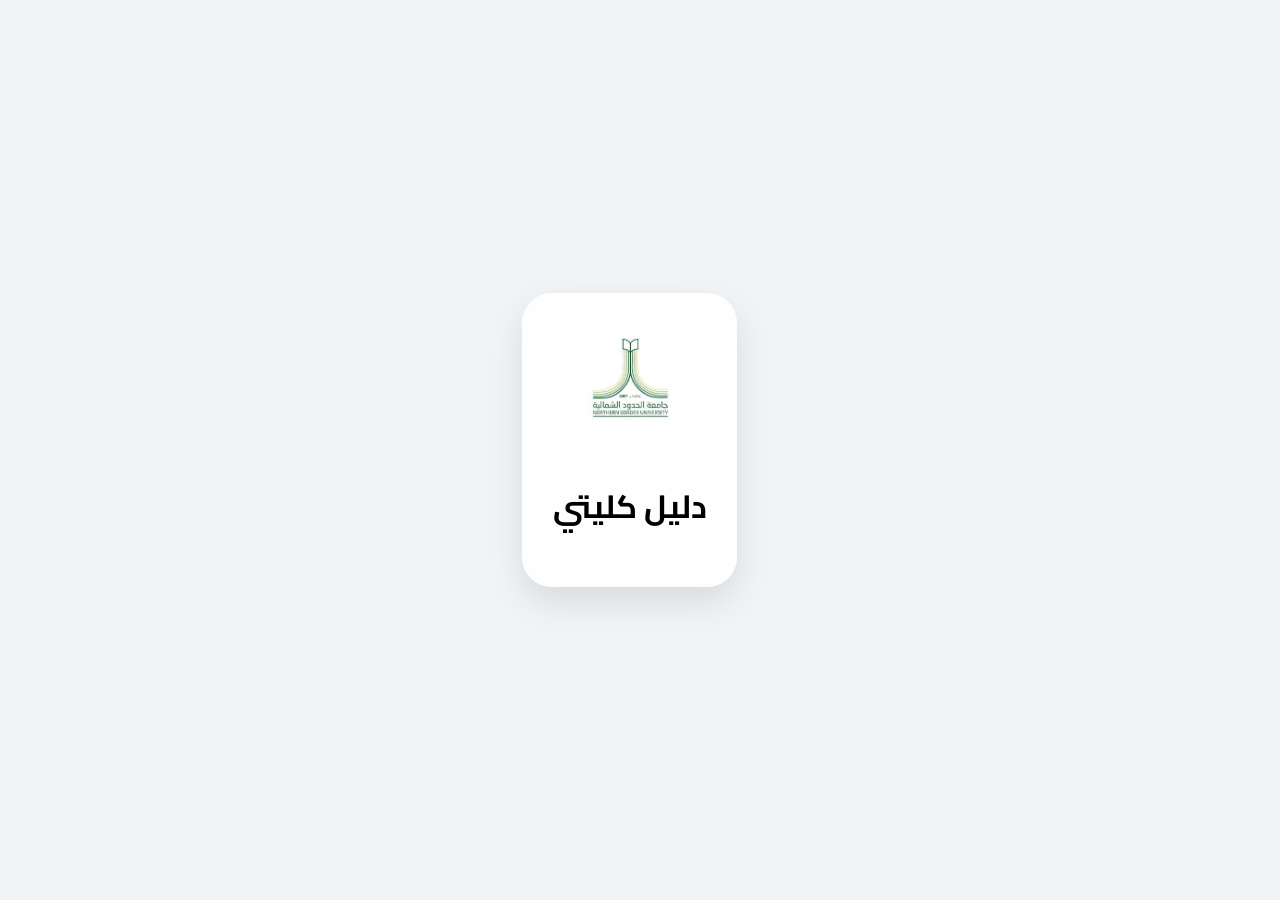
==== index.html @ 1425ac0e "Update index.html" ====
<!DOCTYPE html>
<html lang="ar" dir="rtl">
<head>
    <meta charset="UTF-8">
    <meta name="viewport" content="width=device-width, initial-scale=1.0">
    <title>دليل كليتي</title>
    <link rel="stylesheet" href="style.css">
    <link href="https://fonts.googleapis.com/css2?family=Cairo:wght@400;700&display=swap" rel="stylesheet">
    <link rel="stylesheet" href="https://cdnjs.cloudflare.com/ajax/libs/font-awesome/6.0.0/css/all.min.css">
</head>
<body>
    <div id="loader">
        <div class="glass-card">
            <img src="logo.png" class="logo-main" alt="جامعة الحدود الشمالية">
            <h1 class="brand-title">دليل كليتي</h1>
            <div class="dots"><span></span><span></span><span></span></div>
        </div>
    </div>

    <div id="main-content" class="hidden">
        <div class="glass-card">
            <div class="top-border"></div> <img src="logo.png" class="logo-small" alt="لوجو الكلية">
            <h2 class="page-title">القائمة الرئيسية</h2>
            
            <nav class="menu-grid">
                <a href="#" class="menu-item">
                    <span class="btn-text">جدول دليل كليتي</span>
                    <i class="fa-regular fa-calendar-check"></i>
                </a>
                <a href="#" class="menu-item">
                    <span class="btn-text">الدليل السريع</span>
                    <i class="fa-solid fa-bolt-lightning"></i>
                </a>
                <a href="#" class="menu-item">
                    <span class="btn-text">حاسبة المعدل التفاعلية</span>
                    <i class="fa-solid fa-calculator"></i>
                </a>
                <a href="#" class="menu-item">
                    <span class="btn-text">النشرات والإعلانات</span>
                    <i class="fa-regular fa-bell"></i>
                </a>
                <a href="#" class="menu-item">
                    <span class="btn-text">اقترحي وقيمي</span>
                    <i class="fa-regular fa-comment-dots"></i>
                </a>
            </nav>
        </div>

        <footer class="centered-footer">
            <p>تم تطوير هذا الموقع لخدمة طالبات جامعة الحدود الشمالية في رفحاء</p>
            <p class="footer-copy">دليل كليتي التفاعلي — © عهد الشمري 2026 | <i class="fa-solid fa-headset"></i> الدعم</p>
        </footer>
    </div>

    <script>
        setTimeout(() => {
            document.getElementById('loader').classList.add('fade-out');
            setTimeout(() => {
                document.getElementById('loader').style.display = 'none';
                document.getElementById('main-content').classList.remove('hidden');
            }, 500);
        }, 3000);
    </script>
</body>
</html>
---- style.css ----
:root {
    --primary-green: #1a4d42;
    --glass-bg: rgba(255, 255, 255, 0.9);
}

body {
    font-family: 'Cairo', sans-serif;
    margin: 0;
    background: #f0f4f7;
    display: flex;
    justify-content: center;
    align-items: center;
    min-height: 100vh;
    direction: rtl;
}

.glass-card {
    background: var(--glass-bg);
    backdrop-filter: blur(15px);
    border-radius: 30px;
    padding: 30px 20px;
    width: 90%;
    max-width: 380px;
    box-shadow: 0 15px 35px rgba(0,0,0,0.1);
    text-align: center;
    margin-bottom: 20px;
}

.logo-small, .logo-main { width: 100px; margin-bottom: 15px; }

.menu-item {
    background-color: var(--primary-green);
    color: white;
    display: flex;
    justify-content: center; /* توسيط المحتوى */
    align-items: center;
    padding: 15px;
    border-radius: 12px;
    margin-bottom: 10px;
    text-decoration: none;
    gap: 15px; /* مسافة بين النص والأيقونة */
}

/* الشريط السفلي داخل الكارد وتحت الأزرار */
.internal-nav {
    display: flex;
    justify-content: space-around;
    margin-top: 25px;
    padding-top: 15px;
    border-top: 1px solid #eee;
}

.nav-icon { color: #888; font-size: 10px; text-align: center; }
.nav-icon i { display: block; font-size: 18px; margin-bottom: 4px; }
.nav-icon.active { color: var(--primary-green); }

.centered-footer {
    text-align: center;
    width: 100%;
    font-size: 11px;
    color: #666;
    margin-top: 10px;
}

.footer-copy { font-weight: bold; margin-top: 5px; }

.hidden { display: none; }
.fade-out { opacity: 0; transition: 0.5s; }
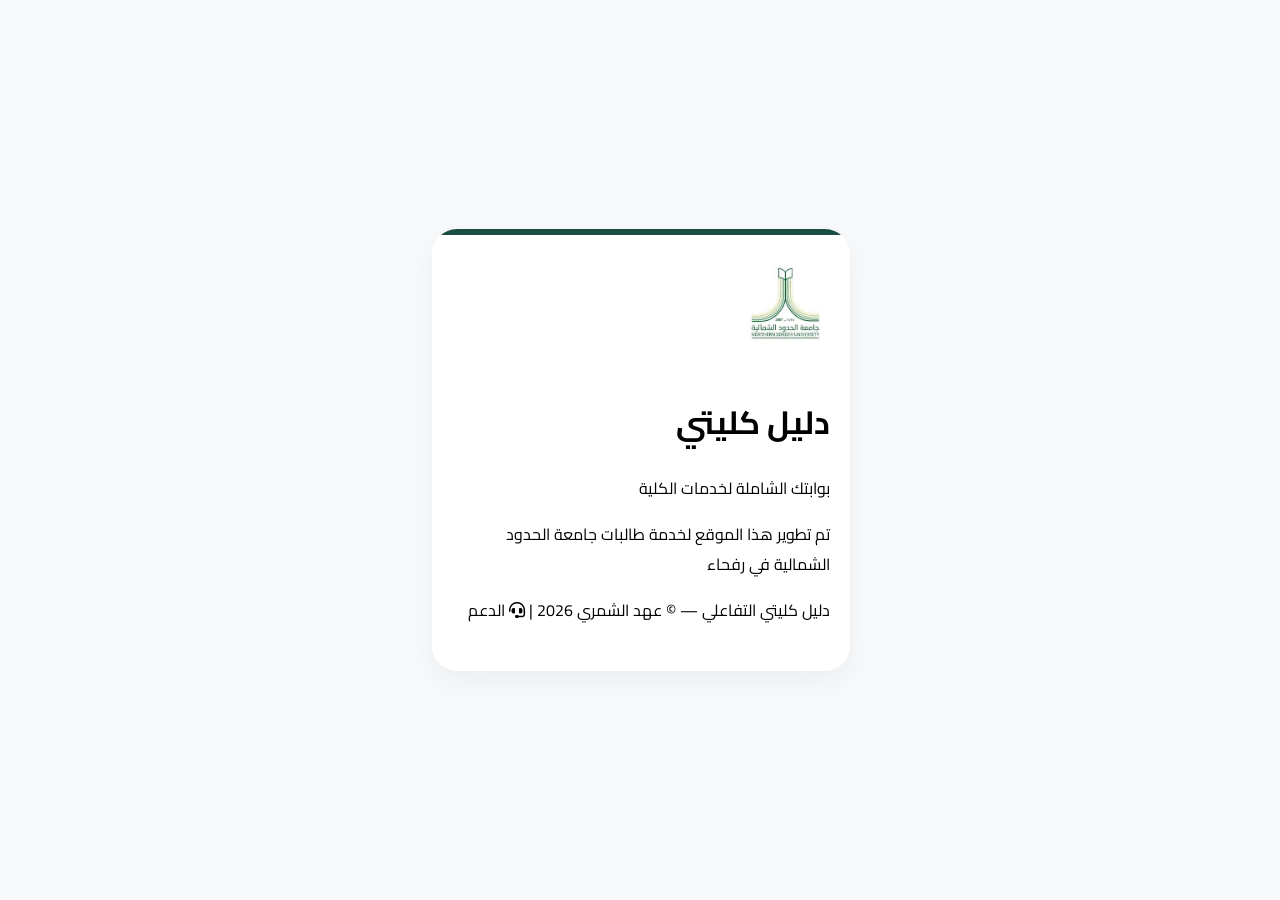
==== commit 9d2a5a0b: "Update index.html" ====
--- a/index.html
+++ b/index.html
@@ -11,15 +11,26 @@
 <body>
     <div id="loader">
         <div class="glass-card">
-            <img src="logo.png" class="logo-main" alt="جامعة الحدود الشمالية">
+            <div class="top-border"></div>
+            <img src="logo.png" class="logo-small" alt="لوجو">
             <h1 class="brand-title">دليل كليتي</h1>
-            <div class="dots"><span></span><span></span><span></span></div>
+            <p class="brand-subtitle">بوابتك الشاملة لخدمات الكلية</p>
+            
+            <div class="dots-container">
+                <div class="mini-dots"><span></span><span></span><span></span></div>
+            </div>
+
+            <div class="loader-footer">
+                <p>تم تطوير هذا الموقع لخدمة طالبات جامعة الحدود الشمالية في رفحاء</p>
+                <p class="footer-copy">دليل كليتي التفاعلي — © عهد الشمري 2026 | <i class="fa-solid fa-headset"></i> الدعم</p>
+            </div>
         </div>
     </div>
 
     <div id="main-content" class="hidden">
         <div class="glass-card">
-            <div class="top-border"></div> <img src="logo.png" class="logo-small" alt="لوجو الكلية">
+            <div class="top-border"></div>
+            <img src="logo.png" class="logo-small" alt="لوجو">
             <h2 class="page-title">القائمة الرئيسية</h2>
             
             <nav class="menu-grid">
--- a/style.css
+++ b/style.css
@@ -1,13 +1,14 @@
 :root {
     --primary-green: #1a4d42;
-    --glass-bg: rgba(255, 255, 255, 0.9);
+    --glass-bg: rgba(255, 255, 255, 0.95);
 }
 
 body {
     font-family: 'Cairo', sans-serif;
     margin: 0;
-    background: #f0f4f7;
+    background: #f8f9fa;
     display: flex;
+    flex-direction: column;
     justify-content: center;
     align-items: center;
     min-height: 100vh;
@@ -16,53 +17,66 @@
 
 .glass-card {
     background: var(--glass-bg);
-    backdrop-filter: blur(15px);
-    border-radius: 30px;
-    padding: 30px 20px;
+    backdrop-filter: blur(10px);
+    border-radius: 25px;
+    padding: 0 20px 30px 20px; /* الصفر العلوي عشان الخط الغامق يلزق فوق */
     width: 90%;
     max-width: 380px;
-    box-shadow: 0 15px 35px rgba(0,0,0,0.1);
-    text-align: center;
-    margin-bottom: 20px;
+    box-shadow: 0 10px 30px rgba(0,0,0,0.05);
+    position: relative;
+    overflow: hidden; /* عشان الخط الغامق يتبع انحناء الزوايا */
 }
 
-.logo-small, .logo-main { width: 100px; margin-bottom: 15px; }
+/* الخط الغامق أعلى المربع الزجاجي */
+.top-border {
+    height: 6px;
+    background-color: var(--primary-green);
+    width: 100%;
+    position: absolute;
+    top: 0;
+    right: 0;
+}
+
+.logo-small { width: 90px; margin-top: 25px; margin-bottom: 10px; }
+
+.page-title {
+    color: var(--primary-green);
+    margin-bottom: 25px; /* مسافة بين العنوان والأزرار */
+    font-weight: 700;
+}
 
 .menu-item {
     background-color: var(--primary-green);
     color: white;
     display: flex;
-    justify-content: center; /* توسيط المحتوى */
     align-items: center;
-    padding: 15px;
+    padding: 15px 20px;
     border-radius: 12px;
-    margin-bottom: 10px;
+    margin-bottom: 12px;
     text-decoration: none;
-    gap: 15px; /* مسافة بين النص والأيقونة */
+    position: relative;
 }
 
-/* الشريط السفلي داخل الكارد وتحت الأزرار */
-.internal-nav {
-    display: flex;
-    justify-content: space-around;
-    margin-top: 25px;
-    padding-top: 15px;
-    border-top: 1px solid #eee;
+/* الأيقونات في أقصى اليمين */
+.menu-item i {
+    font-size: 18px;
+    position: absolute;
+    right: 20px;
 }
 
-.nav-icon { color: #888; font-size: 10px; text-align: center; }
-.nav-icon i { display: block; font-size: 18px; margin-bottom: 4px; }
-.nav-icon.active { color: var(--primary-green); }
+/* عناوين الأزرار في المنتصف تماماً */
+.btn-text {
+    width: 100%;
+    text-align: center;
+    font-weight: 600;
+}
 
 .centered-footer {
     text-align: center;
-    width: 100%;
+    margin-top: 20px;
     font-size: 11px;
-    color: #666;
-    margin-top: 10px;
+    color: #888;
 }
-
-.footer-copy { font-weight: bold; margin-top: 5px; }
 
 .hidden { display: none; }
 .fade-out { opacity: 0; transition: 0.5s; }
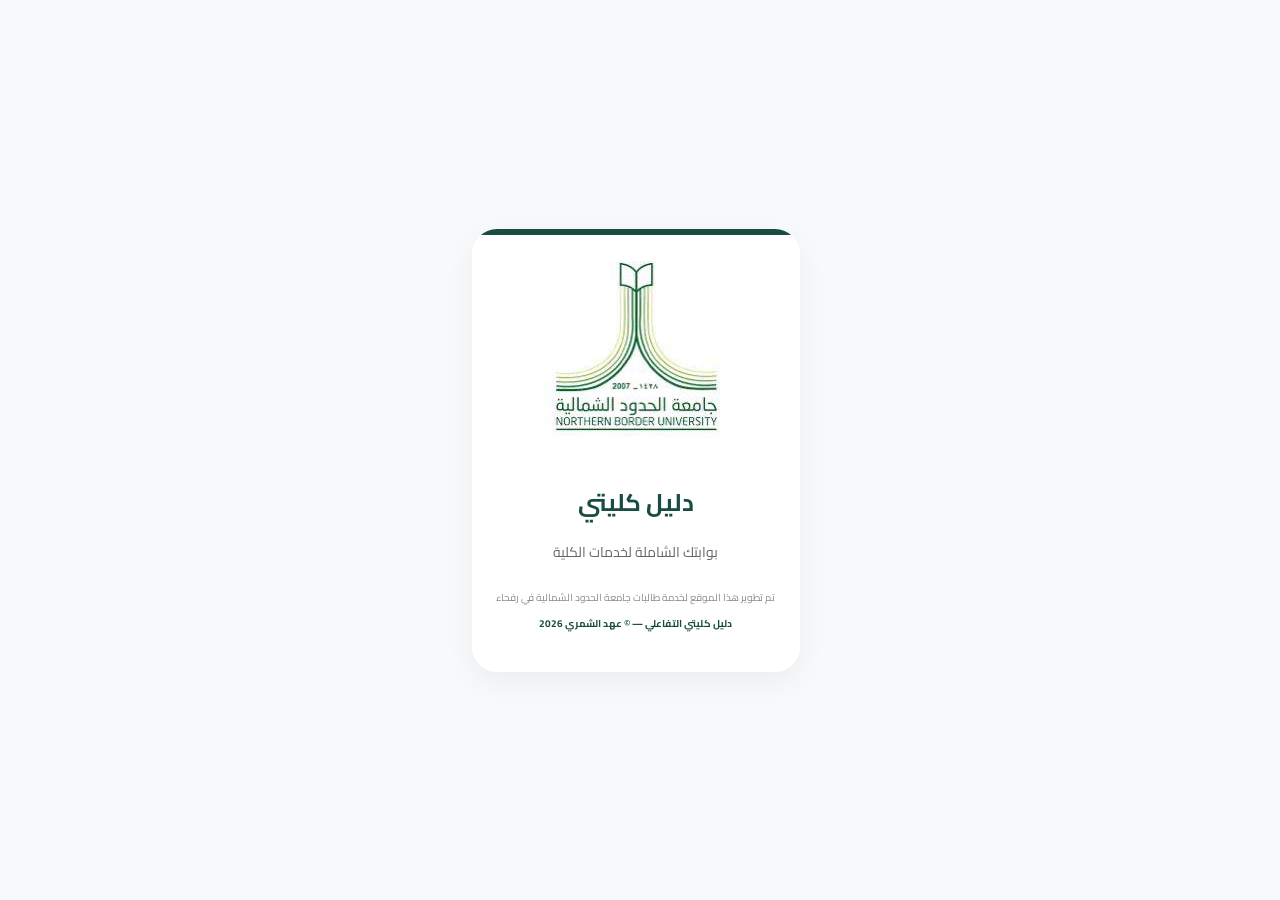
==== commit 885a9d90: "Update index.html" ====
--- a/index.html
+++ b/index.html
@@ -12,17 +12,23 @@
     <div id="loader">
         <div class="glass-card">
             <div class="top-border"></div>
-            <img src="logo.png" class="logo-small" alt="لوجو">
+            <div class="logo-wrapper">
+                <img src="logo.png" alt="جامعة الحدود الشمالية">
+            </div>
             <h1 class="brand-title">دليل كليتي</h1>
             <p class="brand-subtitle">بوابتك الشاملة لخدمات الكلية</p>
             
             <div class="dots-container">
-                <div class="mini-dots"><span></span><span></span><span></span></div>
+                <div class="loading-dots">
+                    <span></span>
+                    <span></span>
+                    <span></span>
+                </div>
             </div>
 
             <div class="loader-footer">
                 <p>تم تطوير هذا الموقع لخدمة طالبات جامعة الحدود الشمالية في رفحاء</p>
-                <p class="footer-copy">دليل كليتي التفاعلي — © عهد الشمري 2026 | <i class="fa-solid fa-headset"></i> الدعم</p>
+                <p class="footer-copy">دليل كليتي التفاعلي — © عهد الشمري 2026</p>
             </div>
         </div>
     </div>
@@ -30,7 +36,9 @@
     <div id="main-content" class="hidden">
         <div class="glass-card">
             <div class="top-border"></div>
-            <img src="logo.png" class="logo-small" alt="لوجو">
+            <div class="logo-wrapper">
+                <img src="logo.png" alt="لوجو">
+            </div>
             <h2 class="page-title">القائمة الرئيسية</h2>
             
             <nav class="menu-grid">
@@ -64,13 +72,17 @@
     </div>
 
     <script>
-        setTimeout(() => {
-            document.getElementById('loader').classList.add('fade-out');
+        // التحميل لمدة 3 ثواني ثم إظهار المحتوى
+        window.addEventListener('load', () => {
             setTimeout(() => {
-                document.getElementById('loader').style.display = 'none';
-                document.getElementById('main-content').classList.remove('hidden');
-            }, 500);
-        }, 3000);
+                const loader = document.getElementById('loader');
+                loader.style.opacity = '0';
+                setTimeout(() => {
+                    loader.style.display = 'none';
+                    document.getElementById('main-content').classList.remove('hidden');
+                }, 500);
+            }, 3000);
+        });
     </script>
 </body>
 </html>
--- a/style.css
+++ b/style.css
@@ -19,15 +19,15 @@
     background: var(--glass-bg);
     backdrop-filter: blur(10px);
     border-radius: 25px;
-    padding: 0 20px 30px 20px; /* الصفر العلوي عشان الخط الغامق يلزق فوق */
+    padding: 0 20px 30px 20px;
     width: 90%;
     max-width: 380px;
     box-shadow: 0 10px 30px rgba(0,0,0,0.05);
     position: relative;
-    overflow: hidden; /* عشان الخط الغامق يتبع انحناء الزوايا */
+    overflow: hidden;
+    text-align: center;
 }
 
-/* الخط الغامق أعلى المربع الزجاجي */
 .top-border {
     height: 6px;
     background-color: var(--primary-green);
@@ -37,12 +37,33 @@
     right: 0;
 }
 
-.logo-small { width: 90px; margin-top: 25px; margin-bottom: 10px; }
+/* توحيد مكان اللوجو في كل الصفحات */
+.logo-small { 
+    width: 85px; 
+    margin-top: 30px; 
+    margin-bottom: 15px; 
+}
 
-.page-title {
-    color: var(--primary-green);
-    margin-bottom: 25px; /* مسافة بين العنوان والأزرار */
-    font-weight: 700;
+.brand-title { color: var(--primary-green); font-size: 24px; margin: 10px 0; }
+.brand-subtitle { color: #666; font-size: 14px; margin-bottom: 20px; }
+
+/* دوائر التحميل الصغيرة */
+.dots-container { margin: 20px 0; }
+.mini-dots span {
+    width: 8px; /* حجم أصغر */
+    height: 8px;
+    margin: 0 4px;
+    background: #ddd;
+    border-radius: 50%;
+    display: inline-block;
+    animation: dot-glow 1.5s infinite ease-in-out;
+}
+.mini-dots span:nth-child(2) { animation-delay: 0.2s; }
+.mini-dots span:nth-child(3) { animation-delay: 0.4s; }
+
+@keyframes dot-glow {
+    0%, 100% { background: #ddd; transform: scale(1); }
+    50% { background: var(--primary-green); transform: scale(1.2); }
 }
 
 .menu-item {
@@ -57,26 +78,17 @@
     position: relative;
 }
 
-/* الأيقونات في أقصى اليمين */
-.menu-item i {
-    font-size: 18px;
-    position: absolute;
-    right: 20px;
+.menu-item i { position: absolute; right: 20px; font-size: 18px; }
+.btn-text { width: 100%; text-align: center; font-weight: 600; }
+
+.loader-footer, .centered-footer {
+    margin-top: 25px;
+    font-size: 10px;
+    color: #888;
+    line-height: 1.6;
 }
 
-/* عناوين الأزرار في المنتصف تماماً */
-.btn-text {
-    width: 100%;
-    text-align: center;
-    font-weight: 600;
-}
-
-.centered-footer {
-    text-align: center;
-    margin-top: 20px;
-    font-size: 11px;
-    color: #888;
-}
+.footer-copy { font-weight: bold; color: var(--primary-green); }
 
 .hidden { display: none; }
 .fade-out { opacity: 0; transition: 0.5s; }
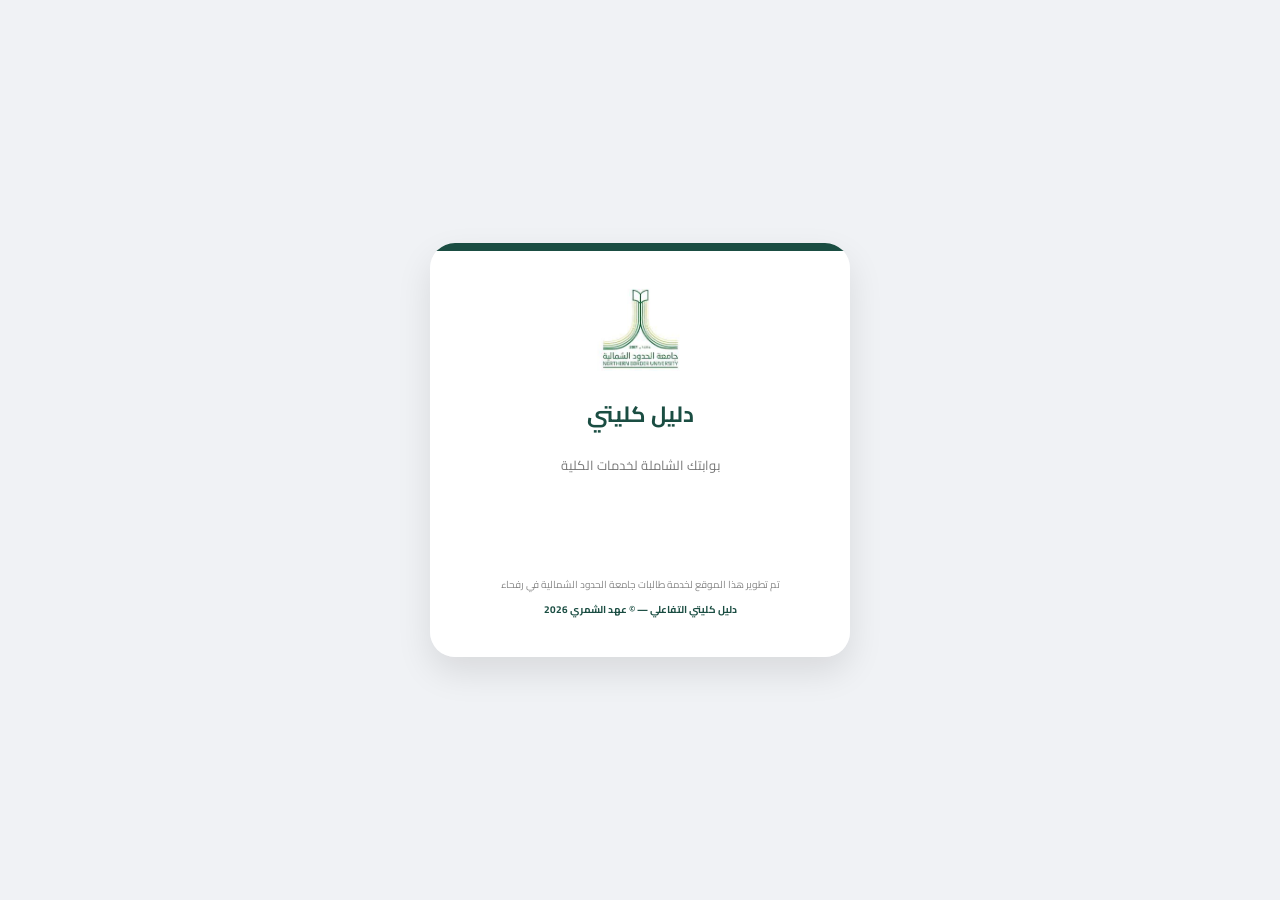
==== commit 0a1cf1ce: "Update index.html" ====
--- a/index.html
+++ b/index.html
@@ -3,7 +3,7 @@
 <head>
     <meta charset="UTF-8">
     <meta name="viewport" content="width=device-width, initial-scale=1.0">
-    <title>دليل كليتي</title>
+    <title>دليل كليتي - الرئيسية</title>
     <link rel="stylesheet" href="style.css">
     <link href="https://fonts.googleapis.com/css2?family=Cairo:wght@400;700&display=swap" rel="stylesheet">
     <link rel="stylesheet" href="https://cdnjs.cloudflare.com/ajax/libs/font-awesome/6.0.0/css/all.min.css">
@@ -42,10 +42,11 @@
             <h2 class="page-title">القائمة الرئيسية</h2>
             
             <nav class="menu-grid">
-                <a href="#" class="menu-item">
+                <a href="schedule.html" class="menu-item">
                     <span class="btn-text">جدول دليل كليتي</span>
                     <i class="fa-regular fa-calendar-check"></i>
                 </a>
+                
                 <a href="#" class="menu-item">
                     <span class="btn-text">الدليل السريع</span>
                     <i class="fa-solid fa-bolt-lightning"></i>
@@ -72,7 +73,7 @@
     </div>
 
     <script>
-        // التحميل لمدة 3 ثواني ثم إظهار المحتوى
+        // نظام التحميل
         window.addEventListener('load', () => {
             setTimeout(() => {
                 const loader = document.getElementById('loader');
--- a/style.css
+++ b/style.css
@@ -1,14 +1,13 @@
 :root {
     --primary-green: #1a4d42;
-    --glass-bg: rgba(255, 255, 255, 0.95);
+    --glass-bg: rgba(255, 255, 255, 0.98);
 }
 
 body {
     font-family: 'Cairo', sans-serif;
     margin: 0;
-    background: #f8f9fa;
+    background-color: #f0f2f5;
     display: flex;
-    flex-direction: column;
     justify-content: center;
     align-items: center;
     min-height: 100vh;
@@ -17,19 +16,22 @@
 
 .glass-card {
     background: var(--glass-bg);
-    backdrop-filter: blur(10px);
+    backdrop-filter: blur(15px);
     border-radius: 25px;
     padding: 0 20px 30px 20px;
     width: 90%;
     max-width: 380px;
-    box-shadow: 0 10px 30px rgba(0,0,0,0.05);
+    box-shadow: 0 15px 35px rgba(0,0,0,0.1);
     position: relative;
     overflow: hidden;
     text-align: center;
+    display: flex;
+    flex-direction: column;
+    align-items: center;
 }
 
 .top-border {
-    height: 6px;
+    height: 8px;
     background-color: var(--primary-green);
     width: 100%;
     position: absolute;
@@ -37,58 +39,154 @@
     right: 0;
 }
 
-/* توحيد مكان اللوجو في كل الصفحات */
-.logo-small { 
-    width: 85px; 
-    margin-top: 30px; 
-    margin-bottom: 15px; 
+/* حل مشكلة اللوجو: حاوية ثابتة تضمن التوسيط والمكان الصحيح */
+.logo-wrapper {
+    margin-top: 35px;
+    width: 100px;
+    height: 100px;
+    display: flex;
+    justify-content: center;
+    align-items: center;
 }
 
-.brand-title { color: var(--primary-green); font-size: 24px; margin: 10px 0; }
-.brand-subtitle { color: #666; font-size: 14px; margin-bottom: 20px; }
+.logo-wrapper img {
+    width: 100%;
+    height: auto;
+    object-fit: contain;
+}
 
-/* دوائر التحميل الصغيرة */
-.dots-container { margin: 20px 0; }
-.mini-dots span {
-    width: 8px; /* حجم أصغر */
-    height: 8px;
-    margin: 0 4px;
-    background: #ddd;
+.brand-title { color: var(--primary-green); font-size: 22px; margin: 15px 0 5px 0; }
+.brand-subtitle { color: #777; font-size: 13px; margin-bottom: 20px; }
+
+/* نقاط التحميل - تم إصلاحها لتظهر وتتحرك */
+.dots-container {
+    height: 20px;
+    margin: 15px 0;
+}
+
+.loading-dots span {
+    width: 10px;
+    height: 10px;
+    margin: 0 5px;
+    background-color: #ddd;
     border-radius: 50%;
     display: inline-block;
-    animation: dot-glow 1.5s infinite ease-in-out;
+    animation: bounce 1.4s infinite ease-in-out both;
 }
-.mini-dots span:nth-child(2) { animation-delay: 0.2s; }
-.mini-dots span:nth-child(3) { animation-delay: 0.4s; }
 
-@keyframes dot-glow {
-    0%, 100% { background: #ddd; transform: scale(1); }
-    50% { background: var(--primary-green); transform: scale(1.2); }
+.loading-dots span:nth-child(1) { animation-delay: -0.32s; }
+.loading-dots span:nth-child(2) { animation-delay: -0.16s; }
+
+@keyframes bounce {
+    0%, 80%, 100% { transform: scale(0); background-color: #ddd; }
+    40% { transform: scale(1.0); background-color: var(--primary-green); }
 }
+
+.page-title { color: var(--primary-green); margin-bottom: 25px; font-weight: 700; }
+
+.menu-grid { width: 100%; }
 
 .menu-item {
     background-color: var(--primary-green);
     color: white;
     display: flex;
     align-items: center;
-    padding: 15px 20px;
+    padding: 16px 20px;
     border-radius: 12px;
     margin-bottom: 12px;
     text-decoration: none;
     position: relative;
+    transition: 0.2s;
 }
 
 .menu-item i { position: absolute; right: 20px; font-size: 18px; }
 .btn-text { width: 100%; text-align: center; font-weight: 600; }
 
-.loader-footer, .centered-footer {
-    margin-top: 25px;
+.centered-footer, .loader-footer {
+    margin-top: 20px;
     font-size: 10px;
     color: #888;
-    line-height: 1.6;
+    line-height: 1.5;
 }
 
-.footer-copy { font-weight: bold; color: var(--primary-green); }
+.footer-copy { font-weight: bold; color: var(--primary-green); display: block; margin-top: 4px; }
 
 .hidden { display: none; }
-.fade-out { opacity: 0; transition: 0.5s; }
+#loader { transition: opacity 0.5s ease; width: 100%; display: flex; justify-content: center; position: fixed; z-index: 1000; }
+/* تنسيق البحث */
+.search-container {
+    width: 100%;
+    position: relative;
+    margin-bottom: 20px;
+}
+
+.search-container input {
+    width: 100%;
+    padding: 12px 40px 12px 15px;
+    border-radius: 10px;
+    border: 1px solid #ddd;
+    font-family: 'Cairo';
+    box-sizing: border-box;
+}
+
+.search-container i {
+    position: absolute;
+    right: 15px;
+    top: 50%;
+    transform: translateY(-50%);
+    color: var(--primary-green);
+}
+
+/* تنسيق التخصصات */
+.tabs-container {
+    display: flex;
+    gap: 5px;
+    margin-bottom: 20px;
+    overflow-x: auto;
+    width: 100%;
+    padding-bottom: 5px;
+}
+
+.tab-btn {
+    background: #f0f2f5;
+    border: none;
+    padding: 8px 15px;
+    border-radius: 20px;
+    font-family: 'Cairo';
+    font-size: 12px;
+    cursor: pointer;
+    white-space: nowrap;
+}
+
+.tab-btn.active {
+    background: var(--primary-green);
+    color: white;
+}
+
+/* تنسيق كرت المحاضرة */
+.schedule-item {
+    background: white;
+    border: 1px solid #eee;
+    border-radius: 15px;
+    padding: 15px;
+    margin-bottom: 15px;
+    width: 100%;
+    box-sizing: border-box;
+    display: flex;
+    flex-direction: column;
+    text-align: right;
+    box-shadow: 0 4px 6px rgba(0,0,0,0.02);
+}
+
+.instructor { font-weight: bold; color: var(--primary-green); display: block; }
+.course-name { font-size: 14px; color: #444; }
+.time-info { margin-top: 10px; font-size: 12px; color: #777; display: flex; justify-content: space-between; }
+.tag { align-self: flex-start; background: #e8f2f1; color: var(--primary-green); padding: 2px 10px; border-radius: 5px; font-size: 10px; margin-top: 8px; }
+
+.back-btn {
+    margin-top: 20px;
+    text-decoration: none;
+    color: var(--primary-green);
+    font-size: 14px;
+    font-weight: bold;
+}
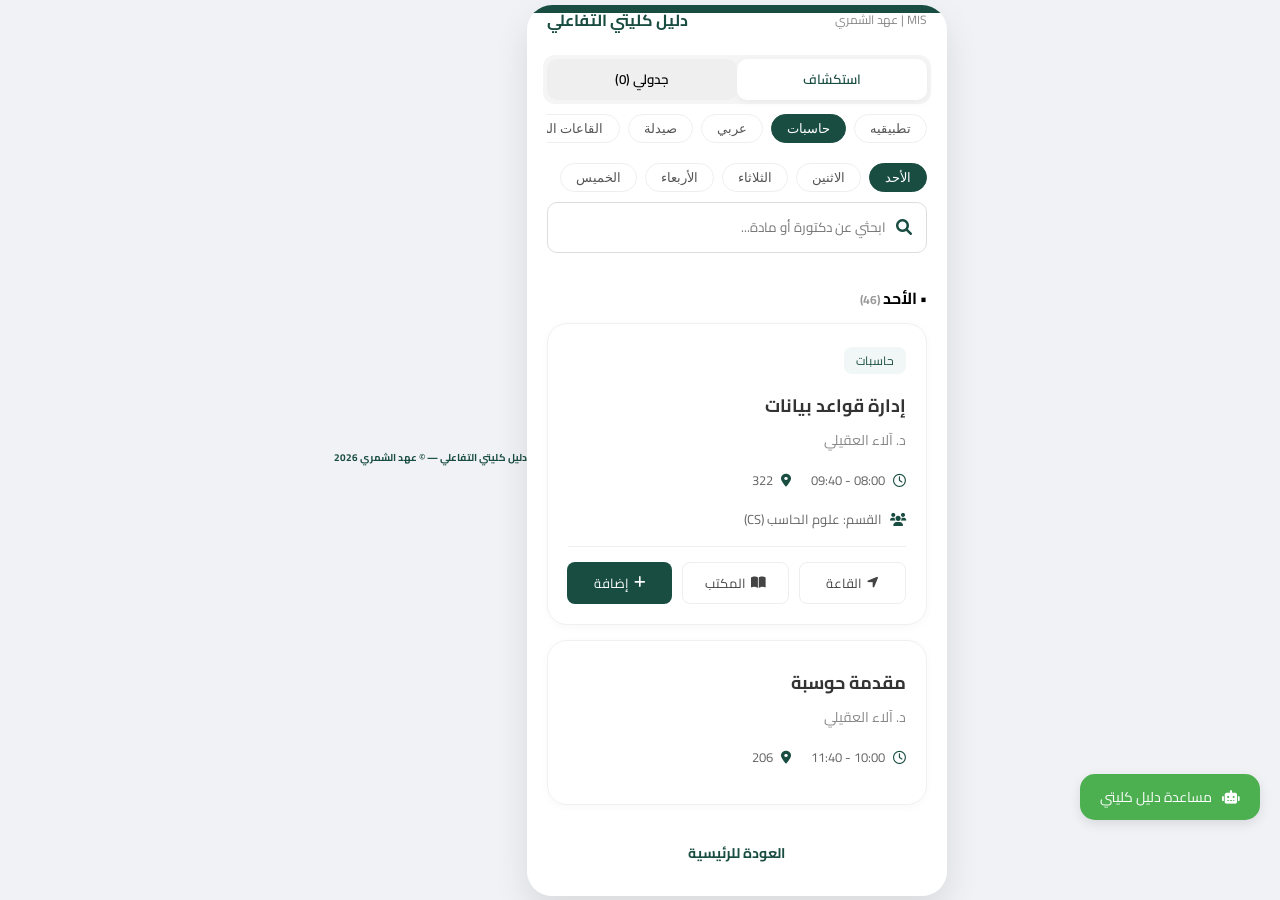
==== commit b9ca604c: "Update index.html" ====
--- a/index.html
+++ b/index.html
@@ -3,87 +3,230 @@
 <head>
     <meta charset="UTF-8">
     <meta name="viewport" content="width=device-width, initial-scale=1.0">
-    <title>دليل كليتي - الرئيسية</title>
+    <title>جدول دليل كليتي - استكشاف</title>
     <link rel="stylesheet" href="style.css">
-    <link href="https://fonts.googleapis.com/css2?family=Cairo:wght@400;700&display=swap" rel="stylesheet">
+    <link href="https://fonts.googleapis.com/css2?family=Cairo:wght@400;600;700&display=swap" rel="stylesheet">
     <link rel="stylesheet" href="https://cdnjs.cloudflare.com/ajax/libs/font-awesome/6.0.0/css/all.min.css">
+    <style>
+        /* تنسيقات خاصة بصفحة الجدول لضمان مطابقة الصورة */
+        .schedule-header {
+            display: flex;
+            justify-content: space-between;
+            align-items: center;
+            width: 100%;
+            margin-bottom: 20px;
+            padding: 0 10px;
+        }
+
+        .tab-switcher {
+            display: flex;
+            background: #f5f5f5;
+            border-radius: 12px;
+            padding: 4px;
+            width: 100%;
+        }
+
+        .tab-switcher button {
+            flex: 1;
+            border: none;
+            padding: 8px;
+            border-radius: 10px;
+            font-family: 'Cairo';
+            font-weight: 600;
+            cursor: pointer;
+            transition: 0.3s;
+        }
+
+        .tab-switcher button.active {
+            background: white;
+            box-shadow: 0 2px 8px rgba(0,0,0,0.05);
+            color: var(--primary-green);
+        }
+
+        .scroll-nav {
+            display: flex;
+            gap: 8px;
+            overflow-x: auto;
+            width: 100%;
+            padding: 10px 0;
+            scrollbar-width: none;
+        }
+
+        .scroll-nav::-webkit-scrollbar { display: none; }
+
+        .nav-pill {
+            background: white;
+            border: 1px solid #eee;
+            padding: 6px 15px;
+            border-radius: 20px;
+            white-space: nowrap;
+            font-size: 13px;
+            color: #555;
+        }
+
+        .nav-pill.active {
+            background: var(--primary-green);
+            color: white;
+            border-color: var(--primary-green);
+        }
+
+        .course-card {
+            background: white;
+            border-radius: 20px;
+            padding: 20px;
+            width: 100%;
+            box-sizing: border-box;
+            margin-bottom: 15px;
+            box-shadow: 0 2px 10px rgba(0,0,0,0.03);
+            text-align: right;
+            border: 1px solid #f0f0f0;
+        }
+
+        .card-tag {
+            background: #f0f7f6;
+            color: #1a4d42;
+            padding: 2px 12px;
+            border-radius: 8px;
+            font-size: 12px;
+            display: inline-block;
+            margin-bottom: 10px;
+        }
+
+        .course-title { font-size: 18px; font-weight: 700; color: #333; margin: 5px 0; }
+        .instructor-name { color: #888; font-size: 14px; margin-bottom: 15px; display: block; }
+        
+        .info-row {
+            display: flex;
+            justify-content: flex-start;
+            gap: 20px;
+            color: #666;
+            font-size: 13px;
+            margin-bottom: 15px;
+        }
+
+        .info-item i { color: var(--primary-green); margin-left: 5px; }
+
+        .card-actions {
+            display: flex;
+            border-top: 1px solid #eee;
+            padding-top: 15px;
+            gap: 10px;
+        }
+
+        .action-btn {
+            flex: 1;
+            padding: 8px;
+            border-radius: 8px;
+            border: 1px solid #eee;
+            background: white;
+            font-family: 'Cairo';
+            font-size: 13px;
+            display: flex;
+            align-items: center;
+            justify-content: center;
+            gap: 5px;
+            color: #444;
+        }
+
+        .action-btn.primary {
+            background: var(--primary-green);
+            color: white;
+            border: none;
+        }
+
+        .help-float {
+            background: #4caf50;
+            color: white;
+            padding: 10px 20px;
+            border-radius: 15px;
+            position: fixed;
+            bottom: 80px;
+            right: 20px;
+            display: flex;
+            align-items: center;
+            gap: 10px;
+            font-size: 14px;
+            box-shadow: 0 4px 12px rgba(0,0,0,0.1);
+        }
+    </style>
 </head>
 <body>
-    <div id="loader">
-        <div class="glass-card">
-            <div class="top-border"></div>
-            <div class="logo-wrapper">
-                <img src="logo.png" alt="جامعة الحدود الشمالية">
-            </div>
-            <h1 class="brand-title">دليل كليتي</h1>
-            <p class="brand-subtitle">بوابتك الشاملة لخدمات الكلية</p>
+
+    <div class="glass-card">
+        <div class="top-border"></div>
+        
+        <div class="schedule-header">
+            <span style="font-size: 12px; color: #888;">MIS | عهد الشمري</span>
+            <span style="font-weight: bold; color: var(--primary-green);">دليل كليتي التفاعلي</span>
+        </div>
+
+        <div class="tab-switcher">
+            <button class="active">استكشاف</button>
+            <button>جدولي (0)</button>
+        </div>
+
+        <div class="scroll-nav">
+            <button class="nav-pill">تطبيقيه</button>
+            <button class="nav-pill active">حاسبات</button>
+            <button class="nav-pill">عربي</button>
+            <button class="nav-pill">صيدلة</button>
+            <button class="nav-pill">القاعات الزجاجية</button>
+        </div>
+
+        <div class="scroll-nav">
+            <button class="nav-pill active">الأحد</button>
+            <button class="nav-pill">الاثنين</button>
+            <button class="nav-pill">الثلاثاء</button>
+            <button class="nav-pill">الأربعاء</button>
+            <button class="nav-pill">الخميس</button>
+        </div>
+
+        <div class="search-container">
+            <input type="text" placeholder="ابحثي عن دكتورة أو مادة..." id="searchInput">
+            <i class="fa-solid fa-magnifying-glass"></i>
+        </div>
+
+        <h3 style="width: 100%; text-align: right; margin: 10px 0; font-size: 16px;">• الأحد <span style="color: #999; font-size: 12px;">(46)</span></h3>
+
+        <div class="course-card">
+            <span class="card-tag">حاسبات</span>
+            <h3 class="course-title">إدارة قواعد بيانات</h3>
+            <span class="instructor-name">د. آلاء العقيلي</span>
             
-            <div class="dots-container">
-                <div class="loading-dots">
-                    <span></span>
-                    <span></span>
-                    <span></span>
-                </div>
-            </div>
-
-            <div class="loader-footer">
-                <p>تم تطوير هذا الموقع لخدمة طالبات جامعة الحدود الشمالية في رفحاء</p>
-                <p class="footer-copy">دليل كليتي التفاعلي — © عهد الشمري 2026</p>
-            </div>
-        </div>
+            <div class="info-row">
+                <div class="info-item"><i class="fa-regular fa-clock"></i> 08:00 - 09:40</div>
+                <div class="info-item"><i class="fa-solid fa-location-dot"></i> 322</div>
+            </div>
+            <div class="info-row">
+                <div class="info-item"><i class="fa-solid fa-users"></i> القسم: علوم الحاسب (CS)</div>
+            </div>
+
+            <div class="card-actions">
+                <button class="action-btn"><i class="fa-solid fa-location-arrow"></i> القاعة</button>
+                <button class="action-btn"><i class="fa-solid fa-book-open"></i> المكتب</button>
+                <button class="action-btn primary"><i class="fa-solid fa-plus"></i> إضافة</button>
+            </div>
+        </div>
+
+        <div class="course-card">
+            <h3 class="course-title">مقدمة حوسبة</h3>
+            <span class="instructor-name">د. آلاء العقيلي</span>
+            <div class="info-row">
+                <div class="info-item"><i class="fa-regular fa-clock"></i> 10:00 - 11:40</div>
+                <div class="info-item"><i class="fa-solid fa-location-dot"></i> 206</div>
+            </div>
+        </div>
+
+        <a href="index.html" class="back-btn">العودة للرئيسية</a>
     </div>
 
-    <div id="main-content" class="hidden">
-        <div class="glass-card">
-            <div class="top-border"></div>
-            <div class="logo-wrapper">
-                <img src="logo.png" alt="لوجو">
-            </div>
-            <h2 class="page-title">القائمة الرئيسية</h2>
-            
-            <nav class="menu-grid">
-                <a href="schedule.html" class="menu-item">
-                    <span class="btn-text">جدول دليل كليتي</span>
-                    <i class="fa-regular fa-calendar-check"></i>
-                </a>
-                
-                <a href="#" class="menu-item">
-                    <span class="btn-text">الدليل السريع</span>
-                    <i class="fa-solid fa-bolt-lightning"></i>
-                </a>
-                <a href="#" class="menu-item">
-                    <span class="btn-text">حاسبة المعدل التفاعلية</span>
-                    <i class="fa-solid fa-calculator"></i>
-                </a>
-                <a href="#" class="menu-item">
-                    <span class="btn-text">النشرات والإعلانات</span>
-                    <i class="fa-regular fa-bell"></i>
-                </a>
-                <a href="#" class="menu-item">
-                    <span class="btn-text">اقترحي وقيمي</span>
-                    <i class="fa-regular fa-comment-dots"></i>
-                </a>
-            </nav>
-        </div>
-
-        <footer class="centered-footer">
-            <p>تم تطوير هذا الموقع لخدمة طالبات جامعة الحدود الشمالية في رفحاء</p>
-            <p class="footer-copy">دليل كليتي التفاعلي — © عهد الشمري 2026 | <i class="fa-solid fa-headset"></i> الدعم</p>
-        </footer>
+    <div class="help-float">
+        <i class="fa-solid fa-robot"></i> مساعدة دليل كليتي
     </div>
 
-    <script>
-        // نظام التحميل
-        window.addEventListener('load', () => {
-            setTimeout(() => {
-                const loader = document.getElementById('loader');
-                loader.style.opacity = '0';
-                setTimeout(() => {
-                    loader.style.display = 'none';
-                    document.getElementById('main-content').classList.remove('hidden');
-                }, 500);
-            }, 3000);
-        });
-    </script>
+    <footer class="centered-footer">
+        <p class="footer-copy">دليل كليتي التفاعلي — © عهد الشمري 2026</p>
+    </footer>
+
 </body>
 </html>
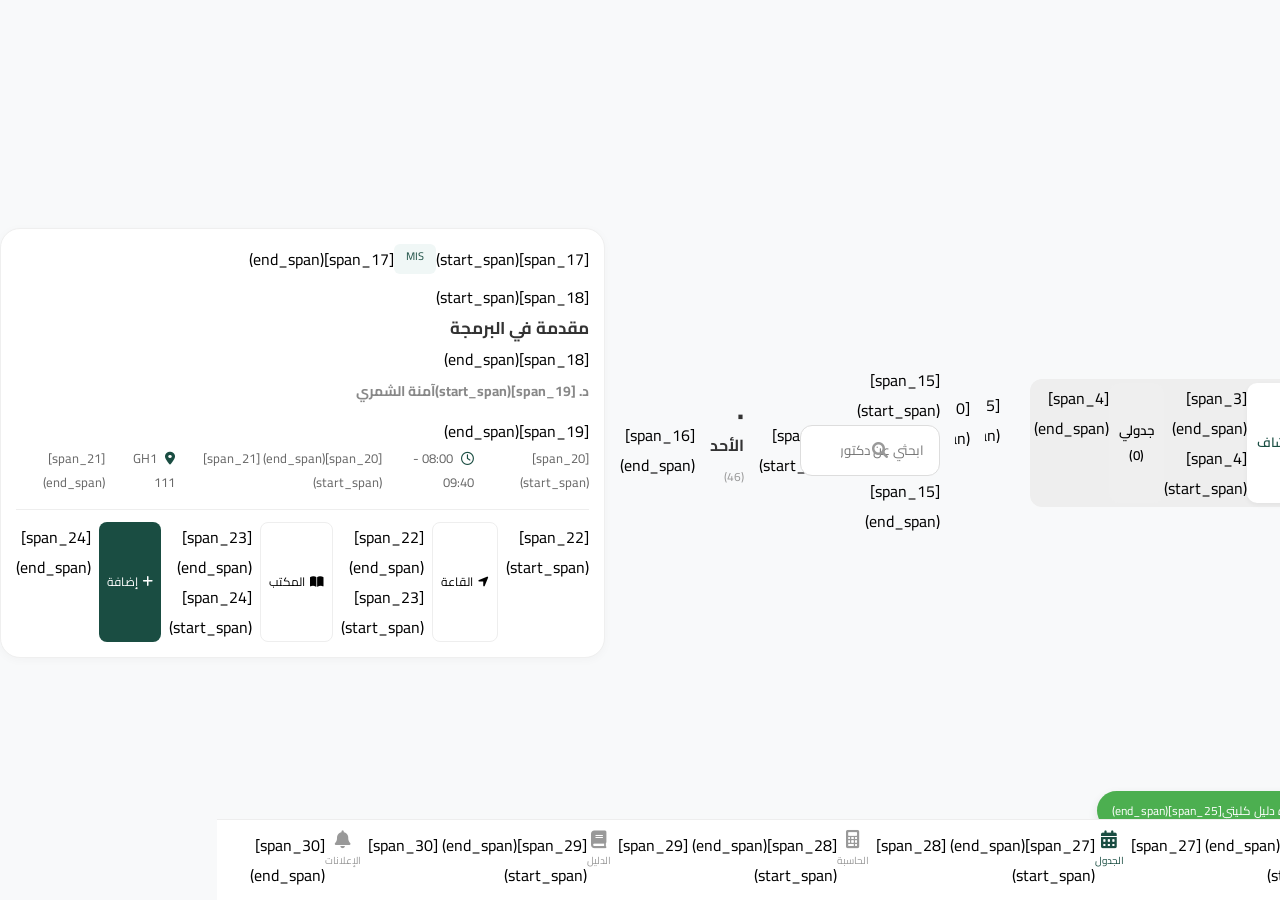
==== commit 2a64c1e1: "Update index.html" ====
--- a/index.html
+++ b/index.html
@@ -3,230 +3,229 @@
 <head>
     <meta charset="UTF-8">
     <meta name="viewport" content="width=device-width, initial-scale=1.0">
-    <title>جدول دليل كليتي - استكشاف</title>
+    <title>جدول دليل كليتي - النسخة الكاملة</title>
     <link rel="stylesheet" href="style.css">
     <link href="https://fonts.googleapis.com/css2?family=Cairo:wght@400;600;700&display=swap" rel="stylesheet">
     <link rel="stylesheet" href="https://cdnjs.cloudflare.com/ajax/libs/font-awesome/6.0.0/css/all.min.css">
     <style>
-        /* تنسيقات خاصة بصفحة الجدول لضمان مطابقة الصورة */
-        .schedule-header {
+        /* التنسيقات المطابقة للنسخة الأصلية */
+        body { background-color: #f8f9fa; }
+        
+        .header-top {
             display: flex;
             justify-content: space-between;
-            align-items: center;
+            padding: 15px;
+            font-size: 13px;
+            color: #666;
             width: 100%;
-            margin-bottom: 20px;
-            padding: 0 10px;
-        }
-
-        .tab-switcher {
-            display: flex;
-            background: #f5f5f5;
+            box-sizing: border-box;
+        }
+
+        /* تبديل استكشاف/جدولي */
+        .tab-nav {
+            display: flex;
+            background: #eee;
             border-radius: 12px;
+            margin: 0 15px 15px;
             padding: 4px;
-            width: 100%;
-        }
-
-        .tab-switcher button {
+        }
+
+        .tab-nav button {
             flex: 1;
             border: none;
-            padding: 8px;
+            padding: 10px;
             border-radius: 10px;
             font-family: 'Cairo';
+            cursor: pointer;
             font-weight: 600;
-            cursor: pointer;
-            transition: 0.3s;
-        }
-
-        .tab-switcher button.active {
-            background: white;
-            box-shadow: 0 2px 8px rgba(0,0,0,0.05);
-            color: var(--primary-green);
-        }
-
-        .scroll-nav {
-            display: flex;
-            gap: 8px;
+        }
+
+        .tab-nav button.active { background: white; color: #1a4d42; box-shadow: 0 2px 5px rgba(0,0,0,0.05); }
+
+        /* أشرطة التصنيف الدائرية */
+        .scroll-wrapper {
+            display: flex;
+            gap: 10px;
             overflow-x: auto;
-            width: 100%;
-            padding: 10px 0;
+            padding: 5px 15px;
             scrollbar-width: none;
         }
-
-        .scroll-nav::-webkit-scrollbar { display: none; }
-
-        .nav-pill {
-            background: white;
-            border: 1px solid #eee;
-            padding: 6px 15px;
+        .scroll-wrapper::-webkit-scrollbar { display: none; }
+
+        .pill {
+            background: white;
+            border: 1px solid #ddd;
+            padding: 6px 18px;
             border-radius: 20px;
             white-space: nowrap;
             font-size: 13px;
-            color: #555;
-        }
-
-        .nav-pill.active {
-            background: var(--primary-green);
-            color: white;
-            border-color: var(--primary-green);
-        }
-
+        }
+
+        .pill.active { background: #1a4d42; color: white; border-color: #1a4d42; }
+
+        /* صندوق البحث */
+        .search-box {
+            margin: 15px;
+            position: relative;
+        }
+
+        .search-box input {
+            width: 100%;
+            padding: 12px 15px 12px 40px;
+            border-radius: 12px;
+            border: 1px solid #ddd;
+            font-family: 'Cairo';
+        }
+
+        .search-box i { position: absolute; left: 15px; top: 50%; transform: translateY(-50%); color: #999; }
+
+        /* كرت المحاضرة المطابق تماماً */
         .course-card {
             background: white;
             border-radius: 20px;
-            padding: 20px;
-            width: 100%;
-            box-sizing: border-box;
-            margin-bottom: 15px;
+            margin: 0 15px 15px;
+            padding: 15px;
             box-shadow: 0 2px 10px rgba(0,0,0,0.03);
-            text-align: right;
-            border: 1px solid #f0f0f0;
-        }
-
-        .card-tag {
-            background: #f0f7f6;
-            color: #1a4d42;
-            padding: 2px 12px;
-            border-radius: 8px;
-            font-size: 12px;
-            display: inline-block;
-            margin-bottom: 10px;
-        }
-
-        .course-title { font-size: 18px; font-weight: 700; color: #333; margin: 5px 0; }
-        .instructor-name { color: #888; font-size: 14px; margin-bottom: 15px; display: block; }
-        
-        .info-row {
-            display: flex;
-            justify-content: flex-start;
-            gap: 20px;
-            color: #666;
-            font-size: 13px;
-            margin-bottom: 15px;
-        }
-
-        .info-item i { color: var(--primary-green); margin-left: 5px; }
-
-        .card-actions {
+            border: 1px solid #efefef;
+        }
+
+        .tag-row { display: flex; justify-content: flex-start; margin-bottom: 8px; }
+        .tag-specialty { background: #f0f7f6; color: #1a4d42; padding: 2px 12px; border-radius: 6px; font-size: 11px; }
+
+        .card-header { display: flex; justify-content: space-between; align-items: flex-start; }
+        .course-name { font-size: 17px; font-weight: 700; color: #333; margin: 0; }
+        .instructor { color: #888; font-size: 14px; margin: 4px 0 12px; display: block; }
+
+        .card-details { display: flex; gap: 20px; color: #666; font-size: 13px; margin-bottom: 15px; }
+        .detail-item i { color: #1a4d42; margin-left: 5px; }
+
+        /* الأزرار الثلاثية أسفل الكرت */
+        .card-footer-btns {
             display: flex;
             border-top: 1px solid #eee;
-            padding-top: 15px;
-            gap: 10px;
-        }
-
-        .action-btn {
+            padding-top: 12px;
+            gap: 8px;
+        }
+
+        .btn-action {
             flex: 1;
+            border: 1px solid #eee;
+            background: white;
             padding: 8px;
             border-radius: 8px;
-            border: 1px solid #eee;
-            background: white;
             font-family: 'Cairo';
-            font-size: 13px;
+            font-size: 12px;
             display: flex;
             align-items: center;
             justify-content: center;
             gap: 5px;
-            color: #444;
-        }
-
-        .action-btn.primary {
-            background: var(--primary-green);
-            color: white;
-            border: none;
-        }
-
-        .help-float {
+            cursor: pointer;
+        }
+
+        .btn-action.add { background: #1a4d42; color: white; border: none; }
+
+        /* المنيو السفلي الثابت (Bottom Nav) */
+        .bottom-nav {
+            position: fixed;
+            bottom: 0;
+            width: 100%;
+            background: white;
+            display: flex;
+            justify-content: space-around;
+            padding: 10px 0;
+            border-top: 1px solid #eee;
+            z-index: 100;
+        }
+
+        .nav-link { text-decoration: none; color: #999; text-align: center; font-size: 10px; }
+        .nav-link.active { color: #1a4d42; }
+        .nav-link i { display: block; font-size: 18px; margin-bottom: 3px; }
+
+        /* زر المساعدة العائم */
+        .help-btn {
+            position: fixed;
+            bottom: 70px;
+            right: 15px;
             background: #4caf50;
             color: white;
-            padding: 10px 20px;
-            border-radius: 15px;
-            position: fixed;
-            bottom: 80px;
-            right: 20px;
+            padding: 8px 15px;
+            border-radius: 20px;
+            font-size: 12px;
             display: flex;
             align-items: center;
-            gap: 10px;
-            font-size: 14px;
-            box-shadow: 0 4px 12px rgba(0,0,0,0.1);
+            gap: 8px;
+            box-shadow: 0 4px 10px rgba(0,0,0,0.1);
+            z-index: 99;
         }
     </style>
 </head>
 <body>
 
-    <div class="glass-card">
-        <div class="top-border"></div>
-        
-        <div class="schedule-header">
-            <span style="font-size: 12px; color: #888;">MIS | عهد الشمري</span>
-            <span style="font-weight: bold; color: var(--primary-green);">دليل كليتي التفاعلي</span>
-        </div>
-
-        <div class="tab-switcher">
-            <button class="active">استكشاف</button>
-            <button>جدولي (0)</button>
-        </div>
-
-        <div class="scroll-nav">
-            <button class="nav-pill">تطبيقيه</button>
-            <button class="nav-pill active">حاسبات</button>
-            <button class="nav-pill">عربي</button>
-            <button class="nav-pill">صيدلة</button>
-            <button class="nav-pill">القاعات الزجاجية</button>
-        </div>
-
-        <div class="scroll-nav">
-            <button class="nav-pill active">الأحد</button>
-            <button class="nav-pill">الاثنين</button>
-            <button class="nav-pill">الثلاثاء</button>
-            <button class="nav-pill">الأربعاء</button>
-            <button class="nav-pill">الخميس</button>
-        </div>
-
-        <div class="search-container">
-            <input type="text" placeholder="ابحثي عن دكتورة أو مادة..." id="searchInput">
-            <i class="fa-solid fa-magnifying-glass"></i>
-        </div>
-
-        <h3 style="width: 100%; text-align: right; margin: 10px 0; font-size: 16px;">• الأحد <span style="color: #999; font-size: 12px;">(46)</span></h3>
-
-        <div class="course-card">
-            <span class="card-tag">حاسبات</span>
-            <h3 class="course-title">إدارة قواعد بيانات</h3>
-            <span class="instructor-name">د. آلاء العقيلي</span>
-            
-            <div class="info-row">
-                <div class="info-item"><i class="fa-regular fa-clock"></i> 08:00 - 09:40</div>
-                <div class="info-item"><i class="fa-solid fa-location-dot"></i> 322</div>
+    <div class="header-top">
+        <span>MIS | [span_1](start_span)عهد الشمري</span>[span_1](end_span)
+        [span_2](start_span)<span style="font-weight: bold; color: #1a4d42;">دليل كليتي التفاعلي</span>[span_2](end_span)
+    </div>
+
+    <div class="tab-nav">
+        [span_3](start_span)<button class="active">استكشاف</button>[span_3](end_span)
+        [span_4](start_span)<button>جدولي (0)</button>[span_4](end_span)
+    </div>
+
+    <div class="scroll-wrapper">
+        [span_5](start_span)<div class="pill active">الكل</div>[span_5](end_span)
+        [span_6](start_span)<div class="pill">تطبيقيه</div>[span_6](end_span)
+        [span_7](start_span)<div class="pill">حاسبات</div>[span_7](end_span)
+        [span_8](start_span)<div class="pill">عربي</div>[span_8](end_span)
+        [span_9](start_span)<div class="pill">صيدلة</div>[span_9](end_span)
+    </div>
+
+    <div class="scroll-wrapper" style="margin-top: 5px;">
+        [span_10](start_span)<div class="pill active">الأحد</div>[span_10](end_span)
+        [span_11](start_span)<div class="pill">الاثنين</div>[span_11](end_span)
+        [span_12](start_span)<div class="pill">الثلاثاء</div>[span_12](end_span)
+        [span_13](start_span)<div class="pill">الأربعاء</div>[span_13](end_span)
+        [span_14](start_span)<div class="pill">الخميس</div>[span_14](end_span)
+    </div>
+
+    <div class="search-box">
+        [span_15](start_span)<input type="text" placeholder="ابحثي عن دكتورة أو المادة ....">[span_15](end_span)
+        <i class="fa-solid fa-magnifying-glass"></i>
+    </div>
+
+    [span_16](start_span)<h4 style="margin: 0 15px 10px; color: #333;">• الأحد <span style="color:#999; font-weight:normal; font-size:12px;">(46)</span></h4>[span_16](end_span)
+
+    <div class="course-card">
+        <div class="tag-row">
+            [span_17](start_span)<span class="tag-specialty">MIS</span>[span_17](end_span)
+        </div>
+        <div class="card-header">
+            <div>
+                [span_18](start_span)<h3 class="course-name">مقدمة في البرمجة</h3>[span_18](end_span)
+                <span class="instructor">د. [span_19](start_span)آمنة الشمري</span>[span_19](end_span)
             </div>
-            <div class="info-row">
-                <div class="info-item"><i class="fa-solid fa-users"></i> القسم: علوم الحاسب (CS)</div>
-            </div>
-
-            <div class="card-actions">
-                <button class="action-btn"><i class="fa-solid fa-location-arrow"></i> القاعة</button>
-                <button class="action-btn"><i class="fa-solid fa-book-open"></i> المكتب</button>
-                <button class="action-btn primary"><i class="fa-solid fa-plus"></i> إضافة</button>
-            </div>
-        </div>
-
-        <div class="course-card">
-            <h3 class="course-title">مقدمة حوسبة</h3>
-            <span class="instructor-name">د. آلاء العقيلي</span>
-            <div class="info-row">
-                <div class="info-item"><i class="fa-regular fa-clock"></i> 10:00 - 11:40</div>
-                <div class="info-item"><i class="fa-solid fa-location-dot"></i> 206</div>
-            </div>
-        </div>
-
-        <a href="index.html" class="back-btn">العودة للرئيسية</a>
-    </div>
-
-    <div class="help-float">
-        <i class="fa-solid fa-robot"></i> مساعدة دليل كليتي
-    </div>
-
-    <footer class="centered-footer">
-        <p class="footer-copy">دليل كليتي التفاعلي — © عهد الشمري 2026</p>
-    </footer>
-
-</body>
+        </div>
+        <div class="card-details">
+            [span_20](start_span)<div class="detail-item"><i class="fa-regular fa-clock"></i> 08:00 - 09:40</div>[span_20](end_span)
+            [span_21](start_span)<div class="detail-item"><i class="fa-solid fa-location-dot"></i> GH1 111</div>[span_21](end_span)
+        </div>
+        <div class="card-footer-btns">
+            [span_22](start_span)<button class="btn-action"><i class="fa-solid fa-location-arrow"></i> القاعة</button>[span_22](end_span)
+            [span_23](start_span)<button class="btn-action"><i class="fa-solid fa-book-open"></i> المكتب</button>[span_23](end_span)
+            [span_24](start_span)<button class="btn-action add"><i class="fa-solid fa-plus"></i> إضافة</button>[span_24](end_span)
+        </div>
+    </div>
+
+    <div class="help-btn">
+        [span_25](start_span)<i class="fa-solid fa-robot"></i> مساعدة دليل كليتي[span_25](end_span)
+    </div>
+
+    <div class="bottom-nav">
+        [span_26](start_span)<a href="index.html" class="nav-link"><i class="fa-solid fa-house"></i>الرئيسية</a>[span_26](end_span)
+        [span_27](start_span)<a href="schedule.html" class="nav-link active"><i class="fa-solid fa-calendar-days"></i>الجدول</a>[span_27](end_span)
+        [span_28](start_span)<a href="#" class="nav-link"><i class="fa-solid fa-calculator"></i>الحاسبة</a>[span_28](end_span)
+        [span_29](start_span)<a href="#" class="nav-link"><i class="fa-solid fa-book"></i>الدليل</a>[span_29](end_span)
+        [span_30](start_span)<a href="#" class="nav-link"><i class="fa-solid fa-bell"></i>الإعلانات</a>[span_30](end_span)
+    </div>
+
+    <div style="height: 80px;"></div> </body>
 </html>
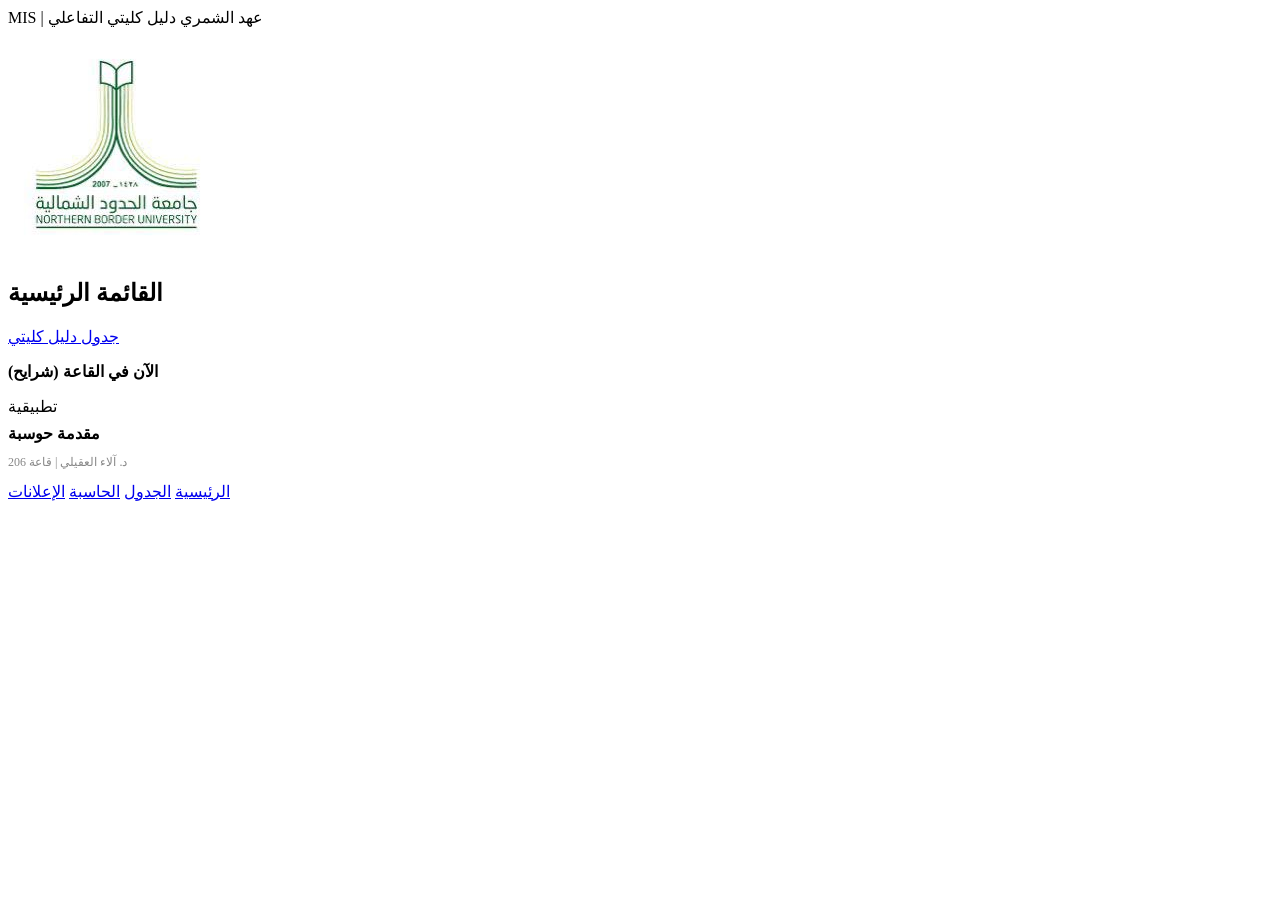
==== commit 4217653b: "Update index.html" ====
--- a/index.html
+++ b/index.html
@@ -1,231 +1,34 @@
-<!DOCTYPE html>
-<html lang="ar" dir="rtl">
-<head>
-    <meta charset="UTF-8">
-    <meta name="viewport" content="width=device-width, initial-scale=1.0">
-    <title>جدول دليل كليتي - النسخة الكاملة</title>
-    <link rel="stylesheet" href="style.css">
-    <link href="https://fonts.googleapis.com/css2?family=Cairo:wght@400;600;700&display=swap" rel="stylesheet">
-    <link rel="stylesheet" href="https://cdnjs.cloudflare.com/ajax/libs/font-awesome/6.0.0/css/all.min.css">
-    <style>
-        /* التنسيقات المطابقة للنسخة الأصلية */
-        body { background-color: #f8f9fa; }
-        
-        .header-top {
-            display: flex;
-            justify-content: space-between;
-            padding: 15px;
-            font-size: 13px;
-            color: #666;
-            width: 100%;
-            box-sizing: border-box;
-        }
-
-        /* تبديل استكشاف/جدولي */
-        .tab-nav {
-            display: flex;
-            background: #eee;
-            border-radius: 12px;
-            margin: 0 15px 15px;
-            padding: 4px;
-        }
-
-        .tab-nav button {
-            flex: 1;
-            border: none;
-            padding: 10px;
-            border-radius: 10px;
-            font-family: 'Cairo';
-            cursor: pointer;
-            font-weight: 600;
-        }
-
-        .tab-nav button.active { background: white; color: #1a4d42; box-shadow: 0 2px 5px rgba(0,0,0,0.05); }
-
-        /* أشرطة التصنيف الدائرية */
-        .scroll-wrapper {
-            display: flex;
-            gap: 10px;
-            overflow-x: auto;
-            padding: 5px 15px;
-            scrollbar-width: none;
-        }
-        .scroll-wrapper::-webkit-scrollbar { display: none; }
-
-        .pill {
-            background: white;
-            border: 1px solid #ddd;
-            padding: 6px 18px;
-            border-radius: 20px;
-            white-space: nowrap;
-            font-size: 13px;
-        }
-
-        .pill.active { background: #1a4d42; color: white; border-color: #1a4d42; }
-
-        /* صندوق البحث */
-        .search-box {
-            margin: 15px;
-            position: relative;
-        }
-
-        .search-box input {
-            width: 100%;
-            padding: 12px 15px 12px 40px;
-            border-radius: 12px;
-            border: 1px solid #ddd;
-            font-family: 'Cairo';
-        }
-
-        .search-box i { position: absolute; left: 15px; top: 50%; transform: translateY(-50%); color: #999; }
-
-        /* كرت المحاضرة المطابق تماماً */
-        .course-card {
-            background: white;
-            border-radius: 20px;
-            margin: 0 15px 15px;
-            padding: 15px;
-            box-shadow: 0 2px 10px rgba(0,0,0,0.03);
-            border: 1px solid #efefef;
-        }
-
-        .tag-row { display: flex; justify-content: flex-start; margin-bottom: 8px; }
-        .tag-specialty { background: #f0f7f6; color: #1a4d42; padding: 2px 12px; border-radius: 6px; font-size: 11px; }
-
-        .card-header { display: flex; justify-content: space-between; align-items: flex-start; }
-        .course-name { font-size: 17px; font-weight: 700; color: #333; margin: 0; }
-        .instructor { color: #888; font-size: 14px; margin: 4px 0 12px; display: block; }
-
-        .card-details { display: flex; gap: 20px; color: #666; font-size: 13px; margin-bottom: 15px; }
-        .detail-item i { color: #1a4d42; margin-left: 5px; }
-
-        /* الأزرار الثلاثية أسفل الكرت */
-        .card-footer-btns {
-            display: flex;
-            border-top: 1px solid #eee;
-            padding-top: 12px;
-            gap: 8px;
-        }
-
-        .btn-action {
-            flex: 1;
-            border: 1px solid #eee;
-            background: white;
-            padding: 8px;
-            border-radius: 8px;
-            font-family: 'Cairo';
-            font-size: 12px;
-            display: flex;
-            align-items: center;
-            justify-content: center;
-            gap: 5px;
-            cursor: pointer;
-        }
-
-        .btn-action.add { background: #1a4d42; color: white; border: none; }
-
-        /* المنيو السفلي الثابت (Bottom Nav) */
-        .bottom-nav {
-            position: fixed;
-            bottom: 0;
-            width: 100%;
-            background: white;
-            display: flex;
-            justify-content: space-around;
-            padding: 10px 0;
-            border-top: 1px solid #eee;
-            z-index: 100;
-        }
-
-        .nav-link { text-decoration: none; color: #999; text-align: center; font-size: 10px; }
-        .nav-link.active { color: #1a4d42; }
-        .nav-link i { display: block; font-size: 18px; margin-bottom: 3px; }
-
-        /* زر المساعدة العائم */
-        .help-btn {
-            position: fixed;
-            bottom: 70px;
-            right: 15px;
-            background: #4caf50;
-            color: white;
-            padding: 8px 15px;
-            border-radius: 20px;
-            font-size: 12px;
-            display: flex;
-            align-items: center;
-            gap: 8px;
-            box-shadow: 0 4px 10px rgba(0,0,0,0.1);
-            z-index: 99;
-        }
-    </style>
-</head>
 <body>
-
-    <div class="header-top">
-        <span>MIS | [span_1](start_span)عهد الشمري</span>[span_1](end_span)
-        [span_2](start_span)<span style="font-weight: bold; color: #1a4d42;">دليل كليتي التفاعلي</span>[span_2](end_span)
+    <div class="top-info-bar">
+        <span class="admin-trigger" onclick="checkAdmin()">MIS | عهد الشمري</span>
+        <span>دليل كليتي التفاعلي</span>
     </div>
 
-    <div class="tab-nav">
-        [span_3](start_span)<button class="active">استكشاف</button>[span_3](end_span)
-        [span_4](start_span)<button>جدولي (0)</button>[span_4](end_span)
+    <div class="glass-card">
+        <div class="logo-wrapper"><img src="logo.png"></div>
+        <h2 style="color:var(--primary-green)">القائمة الرئيسية</h2>
+        <nav class="menu-grid">
+            <a href="schedule.html" class="menu-item"><span>جدول دليل كليتي</span><i class="fa-regular fa-calendar-check"></i></a>
+            </nav>
     </div>
 
-    <div class="scroll-wrapper">
-        [span_5](start_span)<div class="pill active">الكل</div>[span_5](end_span)
-        [span_6](start_span)<div class="pill">تطبيقيه</div>[span_6](end_span)
-        [span_7](start_span)<div class="pill">حاسبات</div>[span_7](end_span)
-        [span_8](start_span)<div class="pill">عربي</div>[span_8](end_span)
-        [span_9](start_span)<div class="pill">صيدلة</div>[span_9](end_span)
+    <h3 style="margin-right:20px; font-size:16px;">الآن في القاعة (شرايح)</h3>
+    <div class="lecture-card">
+        <span class="dept-tag">تطبيقية</span>
+        <h4 style="margin:8px 0">مقدمة حوسبة</h4>
+        <p style="font-size:12px; color:#888">د. آلاء العقيلي | قاعة 206</p>
     </div>
 
-    <div class="scroll-wrapper" style="margin-top: 5px;">
-        [span_10](start_span)<div class="pill active">الأحد</div>[span_10](end_span)
-        [span_11](start_span)<div class="pill">الاثنين</div>[span_11](end_span)
-        [span_12](start_span)<div class="pill">الثلاثاء</div>[span_12](end_span)
-        [span_13](start_span)<div class="pill">الأربعاء</div>[span_13](end_span)
-        [span_14](start_span)<div class="pill">الخميس</div>[span_14](end_span)
-    </div>
+    <nav class="bottom-nav">
+        <a href="index.html" class="nav-item active"><i class="fa-solid fa-house"></i>الرئيسية</a>
+        <a href="schedule.html" class="nav-item"><i class="fa-solid fa-calendar-days"></i>الجدول</a>
+        <a href="#" class="nav-item"><i class="fa-solid fa-calculator"></i>الحاسبة</a>
+        <a href="#" class="nav-item"><i class="fa-solid fa-bell"></i>الإعلانات</a>
+    </nav>
 
-    <div class="search-box">
-        [span_15](start_span)<input type="text" placeholder="ابحثي عن دكتورة أو المادة ....">[span_15](end_span)
-        <i class="fa-solid fa-magnifying-glass"></i>
-    </div>
-
-    [span_16](start_span)<h4 style="margin: 0 15px 10px; color: #333;">• الأحد <span style="color:#999; font-weight:normal; font-size:12px;">(46)</span></h4>[span_16](end_span)
-
-    <div class="course-card">
-        <div class="tag-row">
-            [span_17](start_span)<span class="tag-specialty">MIS</span>[span_17](end_span)
-        </div>
-        <div class="card-header">
-            <div>
-                [span_18](start_span)<h3 class="course-name">مقدمة في البرمجة</h3>[span_18](end_span)
-                <span class="instructor">د. [span_19](start_span)آمنة الشمري</span>[span_19](end_span)
-            </div>
-        </div>
-        <div class="card-details">
-            [span_20](start_span)<div class="detail-item"><i class="fa-regular fa-clock"></i> 08:00 - 09:40</div>[span_20](end_span)
-            [span_21](start_span)<div class="detail-item"><i class="fa-solid fa-location-dot"></i> GH1 111</div>[span_21](end_span)
-        </div>
-        <div class="card-footer-btns">
-            [span_22](start_span)<button class="btn-action"><i class="fa-solid fa-location-arrow"></i> القاعة</button>[span_22](end_span)
-            [span_23](start_span)<button class="btn-action"><i class="fa-solid fa-book-open"></i> المكتب</button>[span_23](end_span)
-            [span_24](start_span)<button class="btn-action add"><i class="fa-solid fa-plus"></i> إضافة</button>[span_24](end_span)
-        </div>
-    </div>
-
-    <div class="help-btn">
-        [span_25](start_span)<i class="fa-solid fa-robot"></i> مساعدة دليل كليتي[span_25](end_span)
-    </div>
-
-    <div class="bottom-nav">
-        [span_26](start_span)<a href="index.html" class="nav-link"><i class="fa-solid fa-house"></i>الرئيسية</a>[span_26](end_span)
-        [span_27](start_span)<a href="schedule.html" class="nav-link active"><i class="fa-solid fa-calendar-days"></i>الجدول</a>[span_27](end_span)
-        [span_28](start_span)<a href="#" class="nav-link"><i class="fa-solid fa-calculator"></i>الحاسبة</a>[span_28](end_span)
-        [span_29](start_span)<a href="#" class="nav-link"><i class="fa-solid fa-book"></i>الدليل</a>[span_29](end_span)
-        [span_30](start_span)<a href="#" class="nav-link"><i class="fa-solid fa-bell"></i>الإعلانات</a>[span_30](end_span)
-    </div>
-
-    <div style="height: 80px;"></div> </body>
-</html>
+    <script>
+        function checkAdmin() {
+            if (prompt("كلمة سر المشرفة:") === "ahd2026") window.location.href = "admin.html";
+        }
+    </script>
+</body>
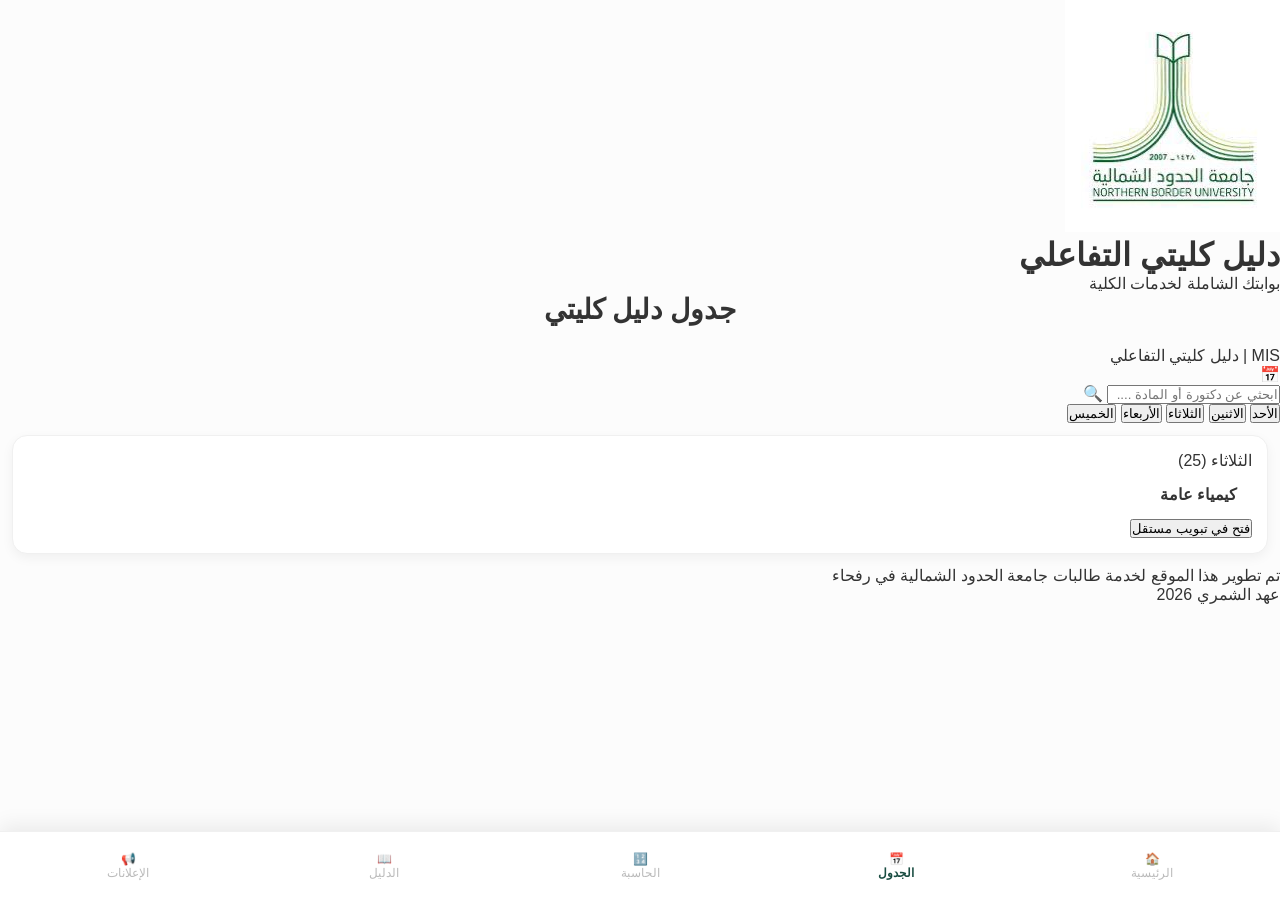
==== commit 234cfc3b: "Update index.html" ====
--- a/index.html
+++ b/index.html
@@ -1,34 +1,68 @@
+<!DOCTYPE html>
+<html lang="ar" dir="rtl">
+<head>
+    <meta charset="UTF-8">
+    <meta name="viewport" content="width=device-width, initial-scale=1.0">
+    <title>دليل كليتي التفاعلي</title>
+    <link rel="stylesheet" href="style.css">
+</head>
 <body>
-    <div class="top-info-bar">
-        <span class="admin-trigger" onclick="checkAdmin()">MIS | عهد الشمري</span>
-        <span>دليل كليتي التفاعلي</span>
+
+    <div class="app-wrapper">
+        <header class="main-header">
+            <img src="logo.png" alt="لوقو الجامعة" class="university-logo"> <h1 class="app-title">دليل كليتي التفاعلي</h1>
+            <p class="app-subtitle">بوابتك الشاملة لخدمات الكلية</p>
+        </header>
+
+        <main class="main-content">
+            <div class="hero-card">
+                <div class="hero-text">
+                    <h2>جدول دليل كليتي</h2>
+                    <span class="major-tag">MIS | دليل كليتي التفاعلي</span>
+                </div>
+                <div class="hero-icon">📅</div>
+            </div>
+
+            <div class="search-container">
+                <input type="text" placeholder="ابحثي عن دكتورة أو المادة ...." class="search-input">
+                <span class="search-icon">🔍</span>
+            </div>
+
+            <div class="days-scroll">
+                <button class="day-tab">الأحد</button>
+                <button class="day-tab">الاثنين</button>
+                <button class="day-tab active">الثلاثاء</button>
+                <button class="day-tab">الأربعاء</button>
+                <button class="day-tab">الخميس</button>
+            </div>
+
+            <div class="lectures-container">
+                <div class="lecture-card">
+                    <div class="card-header">
+                        <span class="day-label">الثلاثاء (25)</span>
+                        <h3 class="subject-name">كيمياء عامة</h3>
+                    </div>
+                    <div class="card-footer">
+                        <button class="open-btn">فتح في تبويب مستقل</button>
+                    </div>
+                </div>
+            </div>
+        </main>
+
+        <footer class="credits-footer">
+            <p>تم تطوير هذا الموقع لخدمة طالبات جامعة الحدود الشمالية في رفحاء</p>
+            <p class="dev-name">عهد الشمري 2026</p>
+        </footer>
+
+        <nav class="bottom-nav">
+            <div class="nav-item"><span>🏠</span><p>الرئيسية</p></div>
+            <div class="nav-item active"><span>📅</span><p>الجدول</p></div>
+            <div class="nav-item"><span>🔢</span><p>الحاسبة</p></div>
+            <div class="nav-item"><span>📖</span><p>الدليل</p></div>
+            <div class="nav-item"><span>📢</span><p>الإعلانات</p></div>
+        </nav>
     </div>
 
-    <div class="glass-card">
-        <div class="logo-wrapper"><img src="logo.png"></div>
-        <h2 style="color:var(--primary-green)">القائمة الرئيسية</h2>
-        <nav class="menu-grid">
-            <a href="schedule.html" class="menu-item"><span>جدول دليل كليتي</span><i class="fa-regular fa-calendar-check"></i></a>
-            </nav>
-    </div>
-
-    <h3 style="margin-right:20px; font-size:16px;">الآن في القاعة (شرايح)</h3>
-    <div class="lecture-card">
-        <span class="dept-tag">تطبيقية</span>
-        <h4 style="margin:8px 0">مقدمة حوسبة</h4>
-        <p style="font-size:12px; color:#888">د. آلاء العقيلي | قاعة 206</p>
-    </div>
-
-    <nav class="bottom-nav">
-        <a href="index.html" class="nav-item active"><i class="fa-solid fa-house"></i>الرئيسية</a>
-        <a href="schedule.html" class="nav-item"><i class="fa-solid fa-calendar-days"></i>الجدول</a>
-        <a href="#" class="nav-item"><i class="fa-solid fa-calculator"></i>الحاسبة</a>
-        <a href="#" class="nav-item"><i class="fa-solid fa-bell"></i>الإعلانات</a>
-    </nav>
-
-    <script>
-        function checkAdmin() {
-            if (prompt("كلمة سر المشرفة:") === "ahd2026") window.location.href = "admin.html";
-        }
-    </script>
+    <script src="script.js"></script>
 </body>
+</html>
--- a/style.css
+++ b/style.css
@@ -0,0 +1,358 @@
+:root {
+    --primary-green: #1a4d42;
+    --accent-green: #4caf50;
+    --bg-light: #fcfcfc;
+    --text-main: #333;
+    --text-muted: #888;
+}
+
+* {
+    margin: 0;
+    padding: 0;
+    box-sizing: border-box;
+}
+
+html, body {
+    height: 100%;
+}
+
+body {
+    font-family: 'Cairo', 'Segoe UI', sans-serif;
+    background-color: var(--bg-light);
+    direction: rtl;
+    padding-bottom: 80px;
+    color: var(--text-main);
+}
+
+/* ===== الهيدر العلوي ===== */
+.top-info-bar {
+    display: flex;
+    justify-content: space-between;
+    align-items: center;
+    padding: 12px 20px;
+    font-size: 12px;
+    color: var(--text-muted);
+    background: #fff;
+    border-bottom: 1px solid #f0f0f0;
+    box-shadow: 0 2px 5px rgba(0,0,0,0.02);
+}
+
+.admin-trigger {
+    cursor: pointer;
+    font-weight: 600;
+    color: var(--primary-green);
+    transition: color 0.3s;
+}
+
+.admin-trigger:hover {
+    color: var(--accent-green);
+}
+
+/* ===== الكرت الزجاجي ===== */
+.glass-card {
+    background: #fff;
+    border-radius: 25px;
+    padding: 25px 20px;
+    margin: 15px auto;
+    width: 90%;
+    max-width: 450px;
+    box-shadow: 0 10px 30px rgba(0,0,0,0.08);
+    border-top: 6px solid var(--primary-green);
+    transition: transform 0.3s, box-shadow 0.3s;
+}
+
+.glass-card:hover {
+    transform: translateY(-5px);
+    box-shadow: 0 15px 40px rgba(0,0,0,0.12);
+}
+
+/* ===== الشعار ===== */
+.logo-wrapper {
+    text-align: center;
+    margin-bottom: 15px;
+}
+
+.logo-wrapper img {
+    width: 100px;
+    height: auto;
+    border-radius: 15px;
+    box-shadow: 0 4px 12px rgba(0,0,0,0.1);
+}
+
+/* ===== الكتاب والعناوين ===== */
+h2 {
+    font-size: 24px;
+    font-weight: 700;
+    margin-bottom: 20px;
+    text-align: center;
+}
+
+h3 {
+    font-size: 16px;
+    font-weight: 600;
+    margin: 15px;
+    color: var(--text-main);
+}
+
+h4 {
+    font-size: 16px;
+    font-weight: 600;
+    color: var(--primary-green);
+}
+
+/* ===== قائمة الأزرار الرئيسية ===== */
+.menu-grid {
+    width: 100%;
+    display: flex;
+    flex-direction: column;
+    gap: 12px;
+}
+
+.menu-item {
+    background: linear-gradient(135deg, var(--primary-green), #2d6a5f);
+    color: white;
+    display: flex;
+    justify-content: space-between;
+    align-items: center;
+    padding: 16px 20px;
+    border-radius: 15px;
+    text-decoration: none;
+    font-weight: 600;
+    font-size: 15px;
+    transition: all 0.3s ease;
+    border: none;
+    cursor: pointer;
+    box-shadow: 0 4px 15px rgba(26, 77, 66, 0.2);
+}
+
+.menu-item:active {
+    transform: scale(0.98);
+}
+
+.menu-item:hover {
+    background: linear-gradient(135deg, #2d6a5f, var(--primary-green));
+    box-shadow: 0 6px 20px rgba(26, 77, 66, 0.3);
+}
+
+.menu-item i {
+    font-size: 20px;
+    margin-left: 10px;
+}
+
+/* ===== كروت المحاضرات والجداول ===== */
+.lecture-card {
+    background: #fff;
+    border-radius: 15px;
+    margin: 12px;
+    padding: 15px;
+    border: 1px solid #f0f0f0;
+    box-shadow: 0 4px 12px rgba(0,0,0,0.05);
+    transition: all 0.3s ease;
+}
+
+.lecture-card:hover {
+    border-color: var(--accent-green);
+    box-shadow: 0 6px 20px rgba(76, 175, 80, 0.15);
+    transform: translateY(-2px);
+}
+
+.lecture-card p {
+    margin: 5px 0;
+    line-height: 1.4;
+}
+
+/* ===== الوسوم ===== */
+.dept-tag {
+    background: linear-gradient(135deg, #e8f5e9, #f1f8f6);
+    color: var(--primary-green);
+    padding: 5px 12px;
+    border-radius: 20px;
+    font-size: 11px;
+    font-weight: 600;
+    display: inline-block;
+    border: 1px solid #c8e6c9;
+}
+
+/* ===== الأزرار والمدخلات ===== */
+.btn-action {
+    flex: 1;
+    padding: 12px 15px;
+    border: 1.5px solid #e0e0e0;
+    border-radius: 10px;
+    font-size: 13px;
+    background: #fff;
+    cursor: pointer;
+    font-family: 'Cairo', sans-serif;
+    transition: all 0.3s ease;
+    color: var(--text-main);
+}
+
+.btn-action:focus {
+    outline: none;
+    border-color: var(--accent-green);
+    box-shadow: 0 0 0 3px rgba(76, 175, 80, 0.1);
+}
+
+.btn-action:hover {
+    border-color: var(--primary-green);
+}
+
+.btn-add {
+    background: var(--primary-green);
+    color: white;
+    border: none;
+    font-weight: 600;
+}
+
+.card-btns {
+    display: flex;
+    gap: 8px;
+    border-top: 1px solid #eee;
+    padding-top: 12px;
+    margin-top: 12px;
+}
+
+/* ===== التنقل السفلي الثابت ===== */
+.bottom-nav {
+    position: fixed;
+    bottom: 0;
+    left: 0;
+    right: 0;
+    width: 100%;
+    background: #fff;
+    display: flex;
+    justify-content: space-around;
+    align-items: center;
+    padding: 8px 0;
+    border-top: 1.5px solid #f0f0f0;
+    box-shadow: 0 -5px 20px rgba(0,0,0,0.08);
+    z-index: 100;
+}
+
+.nav-item {
+    text-decoration: none;
+    color: #bbb;
+    text-align: center;
+    font-size: 11px;
+    font-weight: 500;
+    flex: 1;
+    display: flex;
+    flex-direction: column;
+    align-items: center;
+    justify-content: center;
+    padding: 8px;
+    transition: all 0.3s ease;
+}
+
+.nav-item i {
+    font-size: 22px;
+    margin-bottom: 4px;
+    transition: transform 0.3s ease;
+}
+
+.nav-item.active {
+    color: var(--primary-green);
+    font-weight: 600;
+}
+
+.nav-item.active i {
+    transform: scale(1.15);
+}
+
+.nav-item:active {
+    background: rgba(26, 77, 66, 0.1);
+    border-radius: 10px;
+}
+
+/* ===== زر المساعدة العائم ===== */
+.help-float {
+    position: fixed;
+    bottom: 100px;
+    right: 20px;
+    background: var(--accent-green);
+    color: white;
+    padding: 12px 20px;
+    border-radius: 25px;
+    font-size: 13px;
+    box-shadow: 0 4px 15px rgba(76, 175, 80, 0.3);
+    cursor: pointer;
+    transition: all 0.3s ease;
+    z-index: 99;
+}
+
+.help-float:hover {
+    transform: scale(1.05);
+    box-shadow: 0 6px 20px rgba(76, 175, 80, 0.4);
+}
+
+/* ===== صفحات معينة ===== */
+form {
+    width: 100%;
+}
+
+input[type="time"] {
+    direction: ltr;
+}
+
+/* ===== التجاوب مع الأجهزة الكبيرة ===== */
+@media (min-width: 768px) {
+    .glass-card {
+        max-width: 500px;
+    }
+
+    .menu-item {
+        padding: 18px 25px;
+        font-size: 16px;
+    }
+
+    h2 {
+        font-size: 28px;
+    }
+
+    .bottom-nav {
+        padding: 12px 0;
+    }
+
+    .nav-item {
+        font-size: 12px;
+    }
+
+    .nav-item i {
+        font-size: 24px;
+    }
+}
+
+/* ===== رسوم متحركة خفيفة ===== */
+@keyframes slideIn {
+    from {
+        opacity: 0;
+        transform: translateY(20px);
+    }
+    to {
+        opacity: 1;
+        transform: translateY(0);
+    }
+}
+
+.glass-card, .lecture-card {
+    animation: slideIn 0.3s ease;
+}
+
+/* ===== تأثيرات الـ Ripple ===== */
+.menu-item::after {
+    content: '';
+    position: absolute;
+    top: 50%;
+    left: 50%;
+    width: 0;
+    height: 0;
+    border-radius: 50%;
+    background: rgba(255, 255, 255, 0.5);
+    transform: translate(-50%, -50%);
+    transition: width 0.6s, height 0.6s;
+}
+
+.menu-item:active::after {
+    width: 300px;
+    height: 300px;
+}
